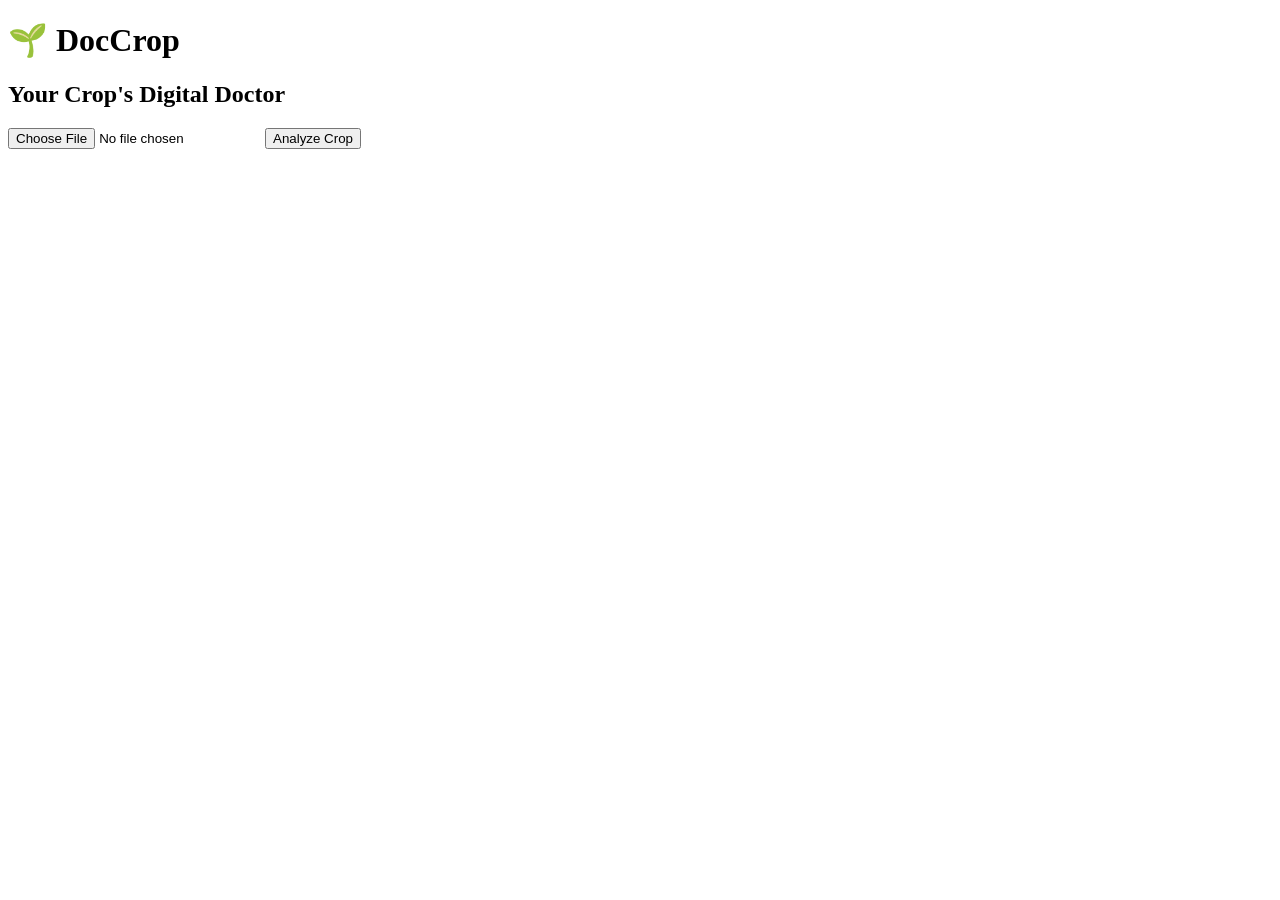
==== frontend/index.html @ 0f4bede3 "Create index.html" ====
<!DOCTYPE html>
<html>
<head>
    <title>DocCrop - Crop's Digital Doctor</title>
</head>
<body>

    <h1>🌱 DocCrop</h1>
    <h2>Your Crop's Digital Doctor</h2>

    <input type="file" id="cropImage" accept="image/*">

    <button>Analyze Crop</button>

    <div id="result"></div>

</body>
</html>
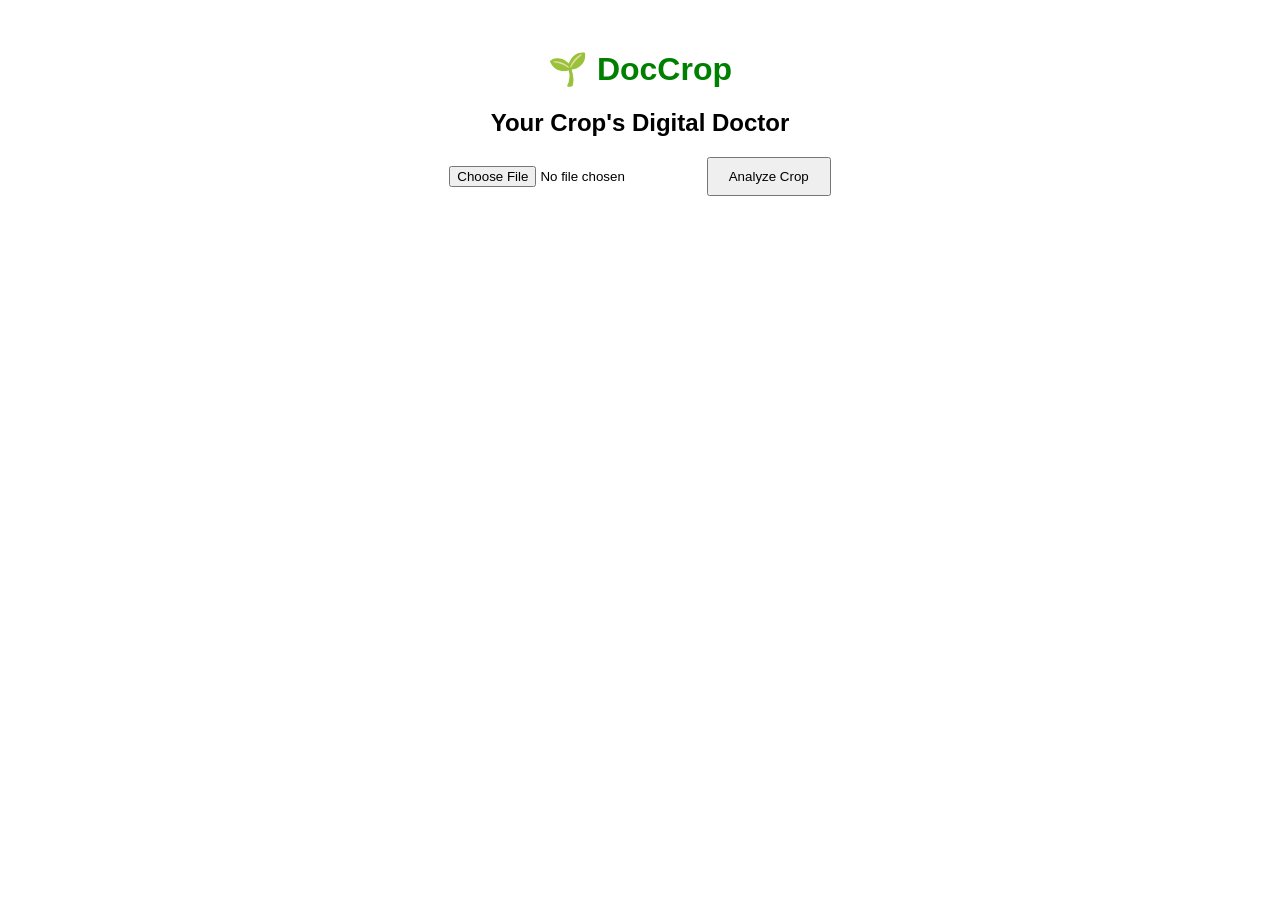
==== commit 29eb2ff2: "Update index.html" ====
--- a/frontend/index.html
+++ b/frontend/index.html
@@ -4,7 +4,8 @@
     <title>DocCrop - Crop's Digital Doctor</title>
 </head>
 <body>
-
+    <link rel="stylesheet" href="style.css">
+    <script src="script.js"></script>
     <h1>🌱 DocCrop</h1>
     <h2>Your Crop's Digital Doctor</h2>
 
--- a/frontend/style.css
+++ b/frontend/style.css
@@ -0,0 +1,14 @@
+body {
+    font-family: Arial, sans-serif;
+    text-align: center;
+    margin-top: 50px;
+}
+
+h1 {
+    color: green;
+}
+
+button {
+    padding: 10px 20px;
+    cursor: pointer;
+}
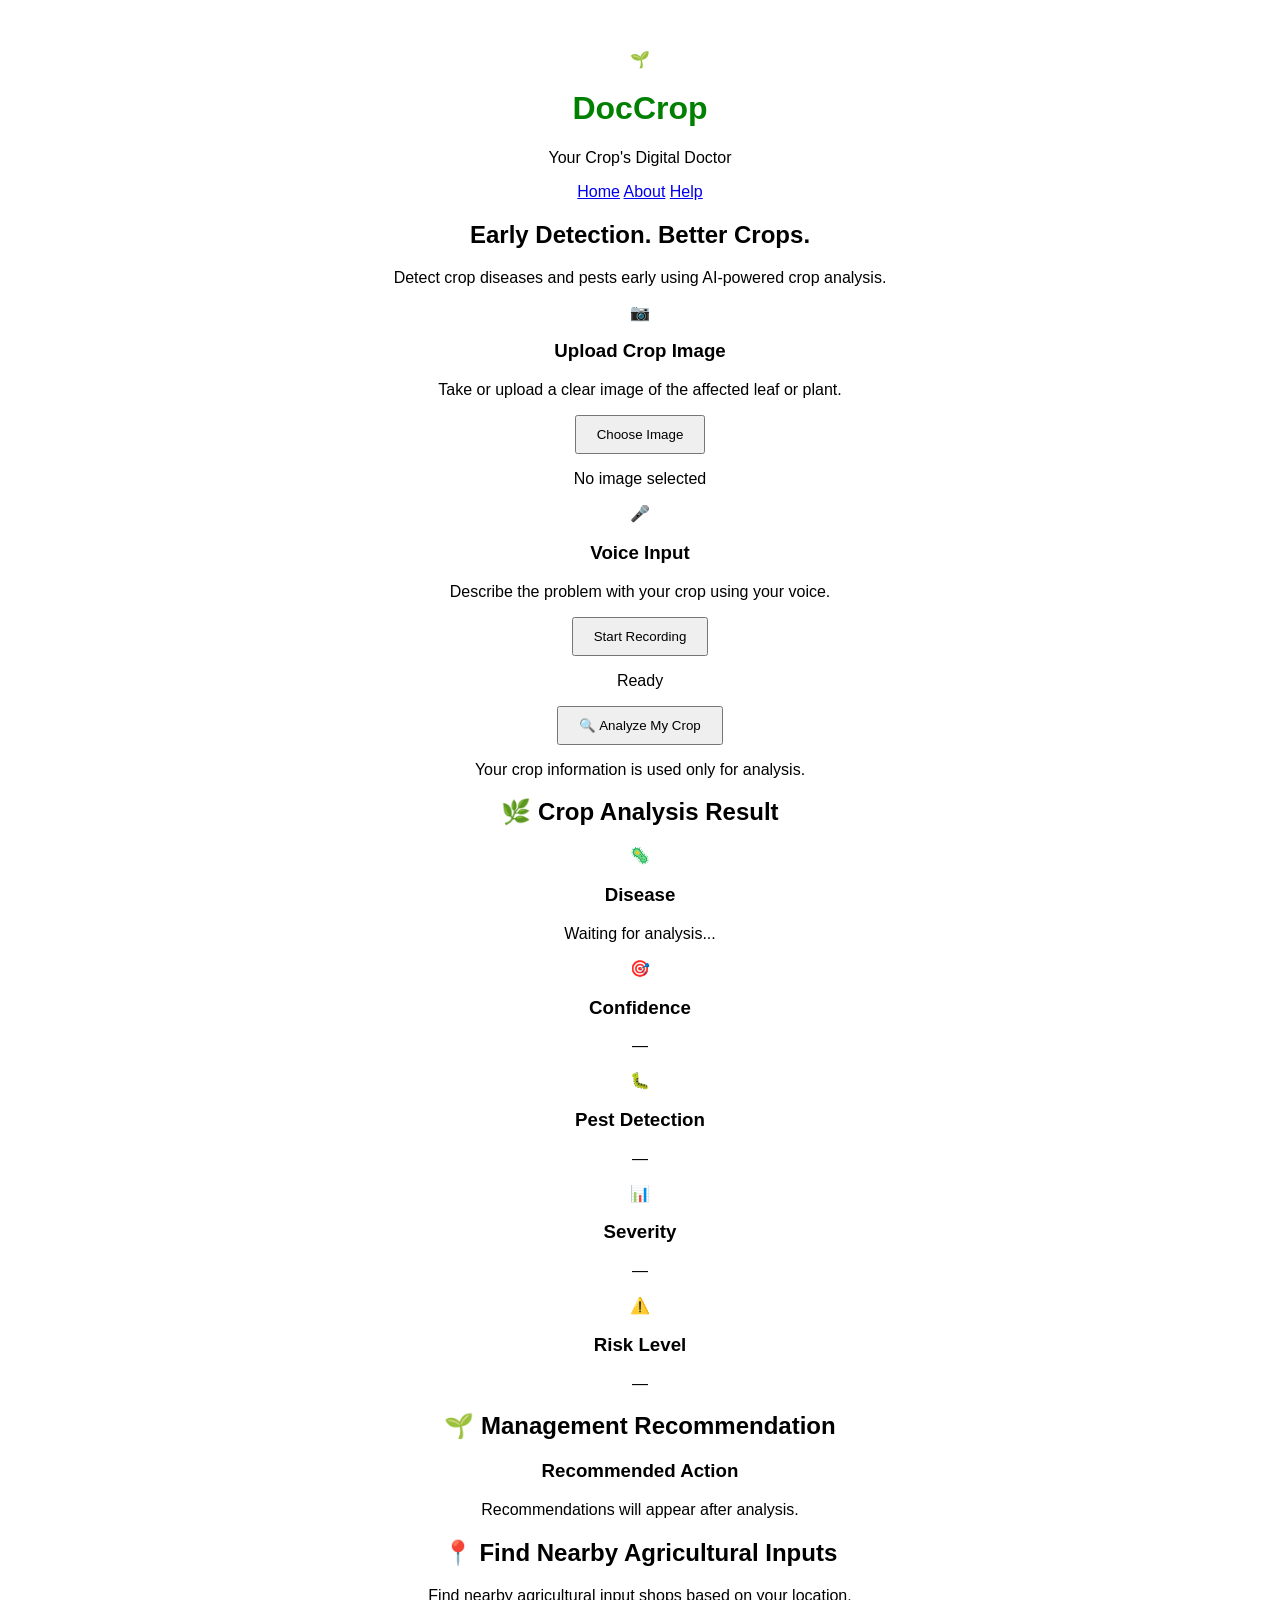
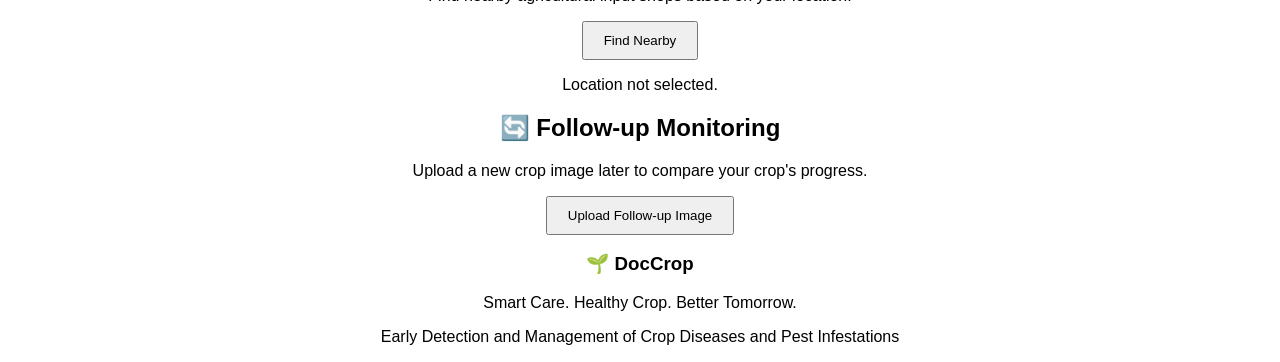
==== commit 315198b3: "Update index.html" ====
--- a/frontend/index.html
+++ b/frontend/index.html
@@ -1,19 +1,293 @@
 <!DOCTYPE html>
-<html>
+<html lang="en">
 <head>
-    <title>DocCrop - Crop's Digital Doctor</title>
+    <meta charset="UTF-8">
+
+    <meta name="viewport" content="width=device-width, initial-scale=1.0">
+
+    <title>DocCrop - Your Crop's Digital Doctor</title>
+
+    <link rel="stylesheet" href="style.css">
 </head>
+
 <body>
-    <link rel="stylesheet" href="style.css">
+
+    <!-- ================= HEADER ================= -->
+    <header class="header">
+
+        <div class="logo-section">
+            <div class="logo">🌱</div>
+
+            <div>
+                <h1>DocCrop</h1>
+                <p>Your Crop's Digital Doctor</p>
+            </div>
+        </div>
+
+        <nav>
+            <a href="#home">Home</a>
+            <a href="#about">About</a>
+            <a href="#help">Help</a>
+        </nav>
+
+    </header>
+
+
+    <!-- ================= MAIN ================= -->
+    <main id="home">
+
+        <!-- Welcome Section -->
+        <section class="welcome">
+
+            <h2>Early Detection. Better Crops.</h2>
+
+            <p>
+                Detect crop diseases and pests early using
+                AI-powered crop analysis.
+            </p>
+
+        </section>
+
+
+        <!-- ================= INPUT SECTION ================= -->
+        <section class="input-section">
+
+            <!-- IMAGE INPUT -->
+            <div class="input-card">
+
+                <div class="icon">📷</div>
+
+                <h3>Upload Crop Image</h3>
+
+                <p>
+                    Take or upload a clear image of the
+                    affected leaf or plant.
+                </p>
+
+                <input
+                    type="file"
+                    id="cropImage"
+                    accept="image/*"
+                    hidden
+                >
+
+                <button
+                    class="primary-btn"
+                    onclick="document.getElementById('cropImage').click()"
+                >
+                    Choose Image
+                </button>
+
+                <p id="fileName" class="file-name">
+                    No image selected
+                </p>
+
+            </div>
+
+
+            <!-- VOICE INPUT -->
+            <div class="input-card">
+
+                <div class="icon">🎤</div>
+
+                <h3>Voice Input</h3>
+
+                <p>
+                    Describe the problem with your crop
+                    using your voice.
+                </p>
+
+                <button
+                    class="secondary-btn"
+                    id="voiceButton"
+                >
+                    Start Recording
+                </button>
+
+                <p id="voiceStatus" class="voice-status">
+                    Ready
+                </p>
+
+            </div>
+
+        </section>
+
+
+        <!-- ================= ANALYZE BUTTON ================= -->
+        <section class="analyze-section">
+
+            <button
+                class="analyze-btn"
+                id="analyzeButton"
+            >
+                🔍 Analyze My Crop
+            </button>
+
+            <p class="privacy-text">
+                Your crop information is used only for analysis.
+            </p>
+
+        </section>
+
+
+        <!-- ================= RESULT SECTION ================= -->
+        <section class="results-section" id="results">
+
+            <h2>🌿 Crop Analysis Result</h2>
+
+            <div class="result-grid">
+
+                <!-- Disease -->
+                <div class="result-card">
+
+                    <span class="result-icon">🦠</span>
+
+                    <h3>Disease</h3>
+
+                    <p id="diseaseResult">
+                        Waiting for analysis...
+                    </p>
+
+                </div>
+
+
+                <!-- Confidence -->
+                <div class="result-card">
+
+                    <span class="result-icon">🎯</span>
+
+                    <h3>Confidence</h3>
+
+                    <p id="confidenceResult">
+                        —
+                    </p>
+
+                </div>
+
+
+                <!-- Pest -->
+                <div class="result-card">
+
+                    <span class="result-icon">🐛</span>
+
+                    <h3>Pest Detection</h3>
+
+                    <p id="pestResult">
+                        —
+                    </p>
+
+                </div>
+
+
+                <!-- Severity -->
+                <div class="result-card">
+
+                    <span class="result-icon">📊</span>
+
+                    <h3>Severity</h3>
+
+                    <p id="severityResult">
+                        —
+                    </p>
+
+                </div>
+
+
+                <!-- Risk -->
+                <div class="result-card">
+
+                    <span class="result-icon">⚠️</span>
+
+                    <h3>Risk Level</h3>
+
+                    <p id="riskResult">
+                        —
+                    </p>
+
+                </div>
+
+            </div>
+
+        </section>
+
+
+        <!-- ================= RECOMMENDATION ================= -->
+        <section class="recommendation-section">
+
+            <h2>🌱 Management Recommendation</h2>
+
+            <div class="recommendation-box">
+
+                <h3>Recommended Action</h3>
+
+                <p id="recommendationResult">
+                    Recommendations will appear after analysis.
+                </p>
+
+            </div>
+
+        </section>
+
+
+        <!-- ================= LOCATION ================= -->
+        <section class="location-section">
+
+            <h2>📍 Find Nearby Agricultural Inputs</h2>
+
+            <p>
+                Find nearby agricultural input shops based
+                on your location.
+            </p>
+
+            <button class="location-btn" id="locationButton">
+                Find Nearby
+            </button>
+
+            <p id="locationStatus">
+                Location not selected.
+            </p>
+
+        </section>
+
+
+        <!-- ================= FOLLOW UP ================= -->
+        <section class="followup-section">
+
+            <h2>🔄 Follow-up Monitoring</h2>
+
+            <p>
+                Upload a new crop image later to compare
+                your crop's progress.
+            </p>
+
+            <button class="secondary-btn">
+                Upload Follow-up Image
+            </button>
+
+        </section>
+
+    </main>
+
+
+    <!-- ================= FOOTER ================= -->
+    <footer>
+
+        <h3>🌱 DocCrop</h3>
+
+        <p>
+            Smart Care. Healthy Crop. Better Tomorrow.
+        </p>
+
+        <p>
+            Early Detection and Management of Crop Diseases
+            and Pest Infestations
+        </p>
+
+    </footer>
+
+
+    <!-- JavaScript -->
     <script src="script.js"></script>
-    <h1>🌱 DocCrop</h1>
-    <h2>Your Crop's Digital Doctor</h2>
-
-    <input type="file" id="cropImage" accept="image/*">
-
-    <button>Analyze Crop</button>
-
-    <div id="result"></div>
 
 </body>
 </html>
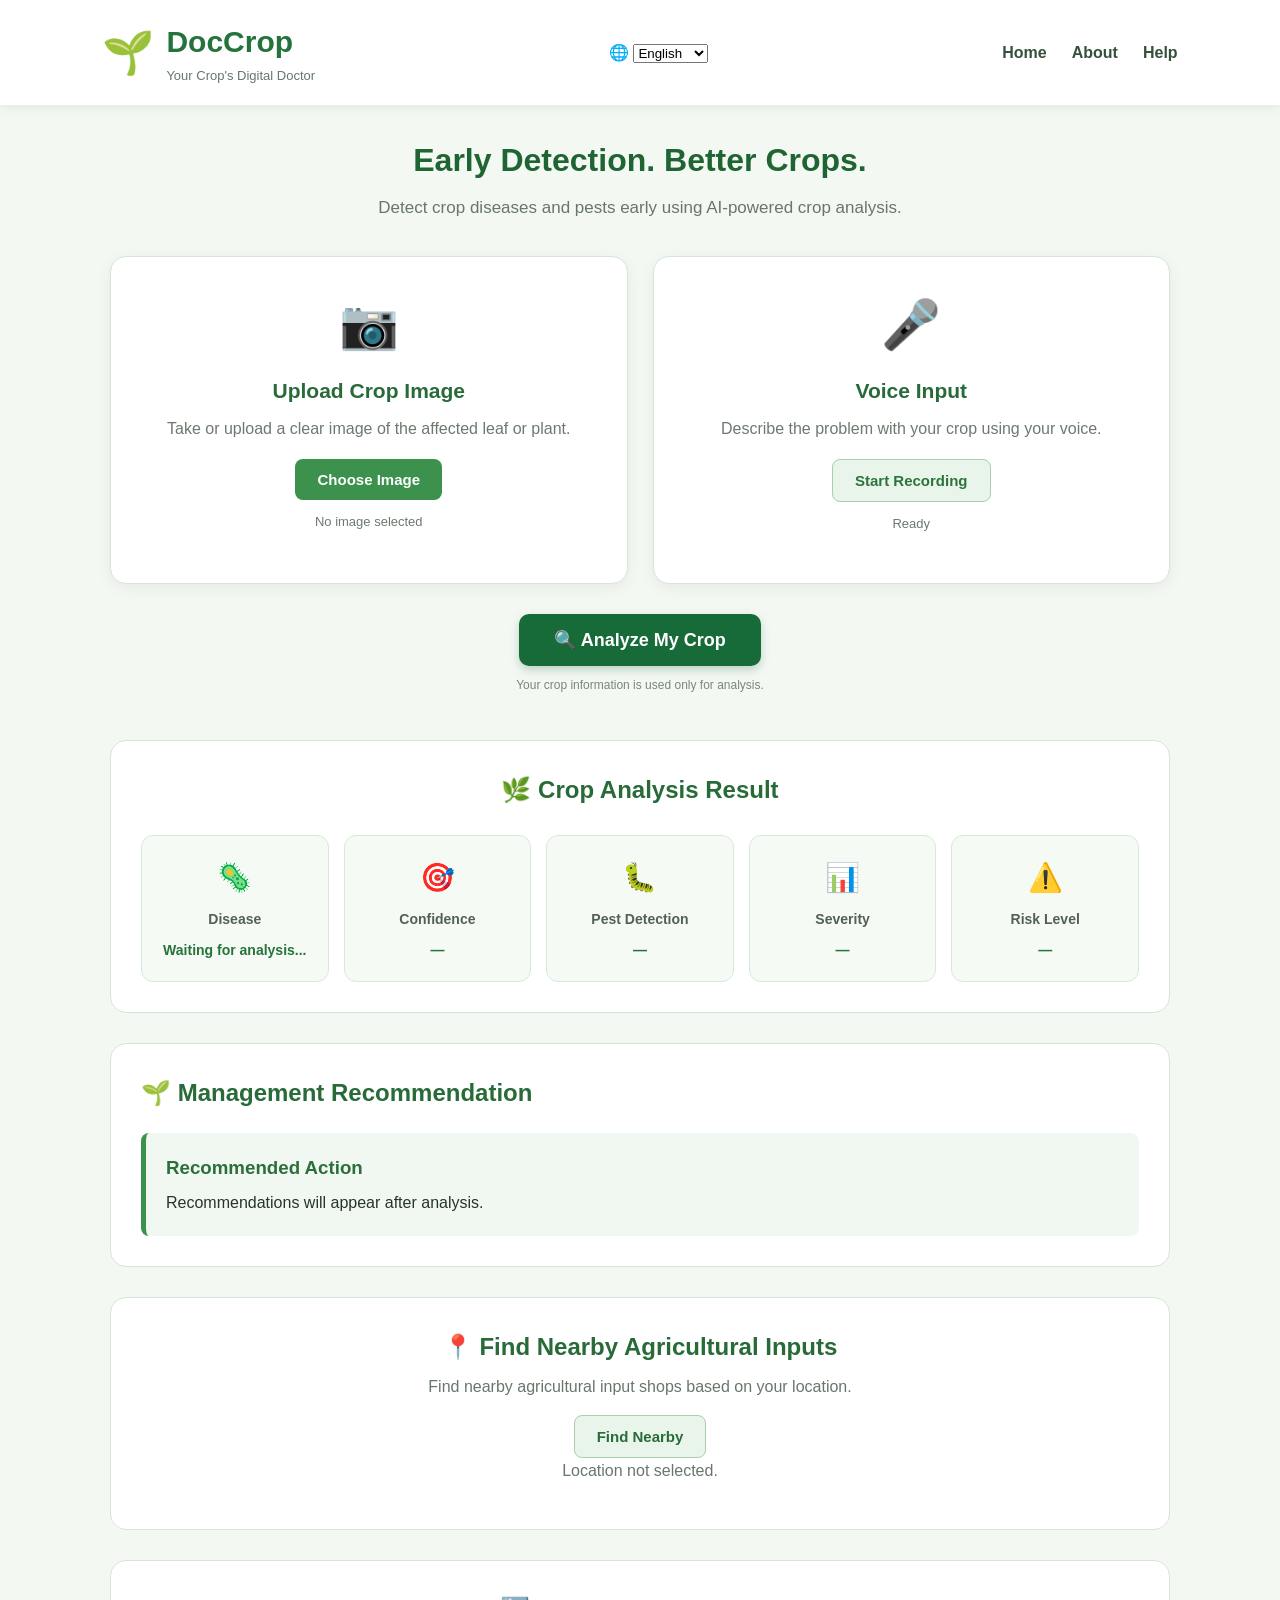
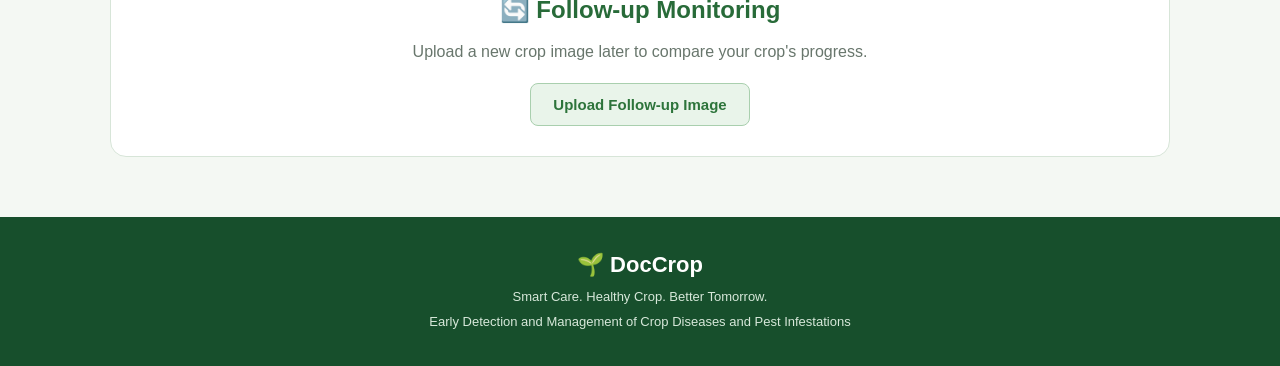
==== commit f8b36f06: "Added multilingual support" ====
--- a/frontend/index.html
+++ b/frontend/index.html
@@ -22,6 +22,23 @@
                 <h1>DocCrop</h1>
                 <p>Your Crop's Digital Doctor</p>
             </div>
+        </div>
+        <div class="language-selector">
+        <span>🌐</span>
+
+        <select id="languageSelect">
+        <option value="en">English</option>
+        <option value="ta">தமிழ்</option>
+        <option value="hi">हिन्दी</option>
+        <option value="te">తెలుగు</option>
+        <option value="kn">ಕನ್ನಡ</option>
+        <option value="ml">മലയാളം</option>
+        <option value="mr">मराठी</option>
+        <option value="bn">বাংলা</option>
+        <option value="gu">ગુજરાતી</option>
+        <option value="pa">ਪੰਜਾਬੀ</option>
+        <option value="or">ଓଡ଼ିଆ</option>
+        </select>
         </div>
 
         <nav>
--- a/frontend/style.css
+++ b/frontend/style.css
@@ -1,14 +1,407 @@
+/* ==============================
+   DOCROP - MAIN STYLES
+   ============================== */
+
+* {
+    margin: 0;
+    padding: 0;
+    box-sizing: border-box;
+}
+
 body {
-    font-family: Arial, sans-serif;
-    text-align: center;
-    margin-top: 50px;
-}
-
-h1 {
-    color: green;
-}
+    font-family: Arial, Helvetica, sans-serif;
+    background: #f4f8f3;
+    color: #26352b;
+    line-height: 1.6;
+}
+
+
+/* ==============================
+   HEADER
+   ============================== */
+
+.header {
+    background: white;
+    display: flex;
+    justify-content: space-between;
+    align-items: center;
+    padding: 18px 8%;
+    box-shadow: 0 2px 10px rgba(0, 0, 0, 0.08);
+}
+
+.logo-section {
+    display: flex;
+    align-items: center;
+    gap: 12px;
+}
+
+.logo {
+    font-size: 42px;
+}
+
+.logo-section h1 {
+    color: #24733a;
+    font-size: 30px;
+}
+
+.logo-section p {
+    color: #68766c;
+    font-size: 13px;
+}
+
+nav {
+    display: flex;
+    gap: 25px;
+}
+
+nav a {
+    text-decoration: none;
+    color: #35513d;
+    font-weight: 600;
+}
+
+nav a:hover {
+    color: #2f8b46;
+}
+
+
+/* ==============================
+   MAIN
+   ============================== */
+
+main {
+    max-width: 1100px;
+    margin: auto;
+    padding: 30px 20px 60px;
+}
+
+
+/* ==============================
+   WELCOME
+   ============================== */
+
+.welcome {
+    text-align: center;
+    margin-bottom: 35px;
+}
+
+.welcome h2 {
+    font-size: 32px;
+    color: #1f6533;
+    margin-bottom: 8px;
+}
+
+.welcome p {
+    color: #68766c;
+    font-size: 17px;
+}
+
+
+/* ==============================
+   INPUT SECTION
+   ============================== */
+
+.input-section {
+    display: grid;
+    grid-template-columns: 1fr 1fr;
+    gap: 25px;
+    margin-bottom: 30px;
+}
+
+.input-card {
+    background: white;
+    border: 1px solid #d7e5d8;
+    border-radius: 16px;
+    padding: 30px;
+    text-align: center;
+    box-shadow: 0 4px 15px rgba(0, 0, 0, 0.06);
+}
+
+.icon {
+    font-size: 48px;
+    margin-bottom: 10px;
+}
+
+.input-card h3 {
+    color: #286b39;
+    font-size: 21px;
+    margin-bottom: 8px;
+}
+
+.input-card p {
+    color: #6d796f;
+    margin-bottom: 18px;
+}
+
+
+/* ==============================
+   BUTTONS
+   ============================== */
 
 button {
-    padding: 10px 20px;
+    border: none;
+    border-radius: 8px;
+    padding: 12px 22px;
+    font-size: 15px;
+    font-weight: 600;
     cursor: pointer;
-}
+    transition: 0.2s;
+}
+
+.primary-btn {
+    background: #3c914d;
+    color: white;
+}
+
+.primary-btn:hover {
+    background: #2f753d;
+}
+
+.secondary-btn {
+    background: #e9f4ea;
+    color: #2d743b;
+    border: 1px solid #a9cfae;
+}
+
+.secondary-btn:hover {
+    background: #dceedd;
+}
+
+.file-name,
+.voice-status {
+    font-size: 13px;
+    margin-top: 12px;
+}
+
+
+/* ==============================
+   ANALYZE
+   ============================== */
+
+.analyze-section {
+    text-align: center;
+    margin: 30px 0 45px;
+}
+
+.analyze-btn {
+    background: #176b38;
+    color: white;
+    font-size: 18px;
+    padding: 15px 35px;
+    border-radius: 10px;
+    box-shadow: 0 4px 10px rgba(23, 107, 56, 0.25);
+}
+
+.analyze-btn:hover {
+    background: #10572d;
+    transform: translateY(-1px);
+}
+
+.privacy-text {
+    margin-top: 10px;
+    color: #7a857d;
+    font-size: 12px;
+}
+
+
+/* ==============================
+   RESULTS
+   ============================== */
+
+.results-section {
+    background: white;
+    border-radius: 16px;
+    padding: 30px;
+    margin-bottom: 30px;
+    border: 1px solid #d7e5d8;
+}
+
+.results-section h2 {
+    text-align: center;
+    color: #286b39;
+    margin-bottom: 25px;
+}
+
+.result-grid {
+    display: grid;
+    grid-template-columns: repeat(5, 1fr);
+    gap: 15px;
+}
+
+.result-card {
+    background: #f5faf5;
+    border: 1px solid #d9e8da;
+    border-radius: 12px;
+    padding: 20px 10px;
+    text-align: center;
+}
+
+.result-icon {
+    font-size: 28px;
+}
+
+.result-card h3 {
+    font-size: 14px;
+    color: #526057;
+    margin: 8px 0;
+}
+
+.result-card p {
+    font-weight: bold;
+    color: #26743a;
+    font-size: 14px;
+}
+
+
+/* ==============================
+   RECOMMENDATION
+   ============================== */
+
+.recommendation-section {
+    background: white;
+    border-radius: 16px;
+    padding: 30px;
+    margin-bottom: 30px;
+    border: 1px solid #d7e5d8;
+}
+
+.recommendation-section h2 {
+    color: #286b39;
+    margin-bottom: 20px;
+}
+
+.recommendation-box {
+    background: #f1f8f1;
+    border-left: 5px solid #3c914d;
+    padding: 20px;
+    border-radius: 8px;
+}
+
+.recommendation-box h3 {
+    color: #2d6f3b;
+    margin-bottom: 8px;
+}
+
+
+/* ==============================
+   LOCATION
+   ============================== */
+
+.location-section {
+    background: white;
+    border-radius: 16px;
+    padding: 30px;
+    text-align: center;
+    margin-bottom: 30px;
+    border: 1px solid #d7e5d8;
+}
+
+.location-section h2 {
+    color: #286b39;
+    margin-bottom: 8px;
+}
+
+.location-section p {
+    color: #68766c;
+    margin-bottom: 15px;
+}
+
+.location-btn {
+    background: #e9f4ea;
+    color: #286b39;
+    border: 1px solid #a9cfae;
+}
+
+
+/* ==============================
+   FOLLOW-UP
+   ============================== */
+
+.followup-section {
+    background: white;
+    border-radius: 16px;
+    padding: 30px;
+    text-align: center;
+    border: 1px solid #d7e5d8;
+}
+
+.followup-section h2 {
+    color: #286b39;
+    margin-bottom: 10px;
+}
+
+.followup-section p {
+    color: #68766c;
+    margin-bottom: 18px;
+}
+
+
+/* ==============================
+   FOOTER
+   ============================== */
+
+footer {
+    background: #174f2c;
+    color: white;
+    text-align: center;
+    padding: 30px 20px;
+}
+
+footer h3 {
+    font-size: 22px;
+    margin-bottom: 5px;
+}
+
+footer p {
+    color: #d7e8da;
+    font-size: 13px;
+    margin: 4px 0;
+}
+
+
+/* ==============================
+   MOBILE RESPONSIVE
+   ============================== */
+
+@media (max-width: 800px) {
+
+    .header {
+        padding: 15px 5%;
+    }
+
+    nav {
+        display: none;
+    }
+
+    .welcome h2 {
+        font-size: 26px;
+    }
+
+    .input-section {
+        grid-template-columns: 1fr;
+    }
+
+    .result-grid {
+        grid-template-columns: 1fr 1fr;
+    }
+}
+
+
+@media (max-width: 500px) {
+
+    main {
+        padding: 20px 12px 40px;
+    }
+
+    .logo-section h1 {
+        font-size: 24px;
+    }
+
+    .result-grid {
+        grid-template-columns: 1fr;
+    }
+
+    .analyze-btn {
+        width: 100%;
+    }
+}
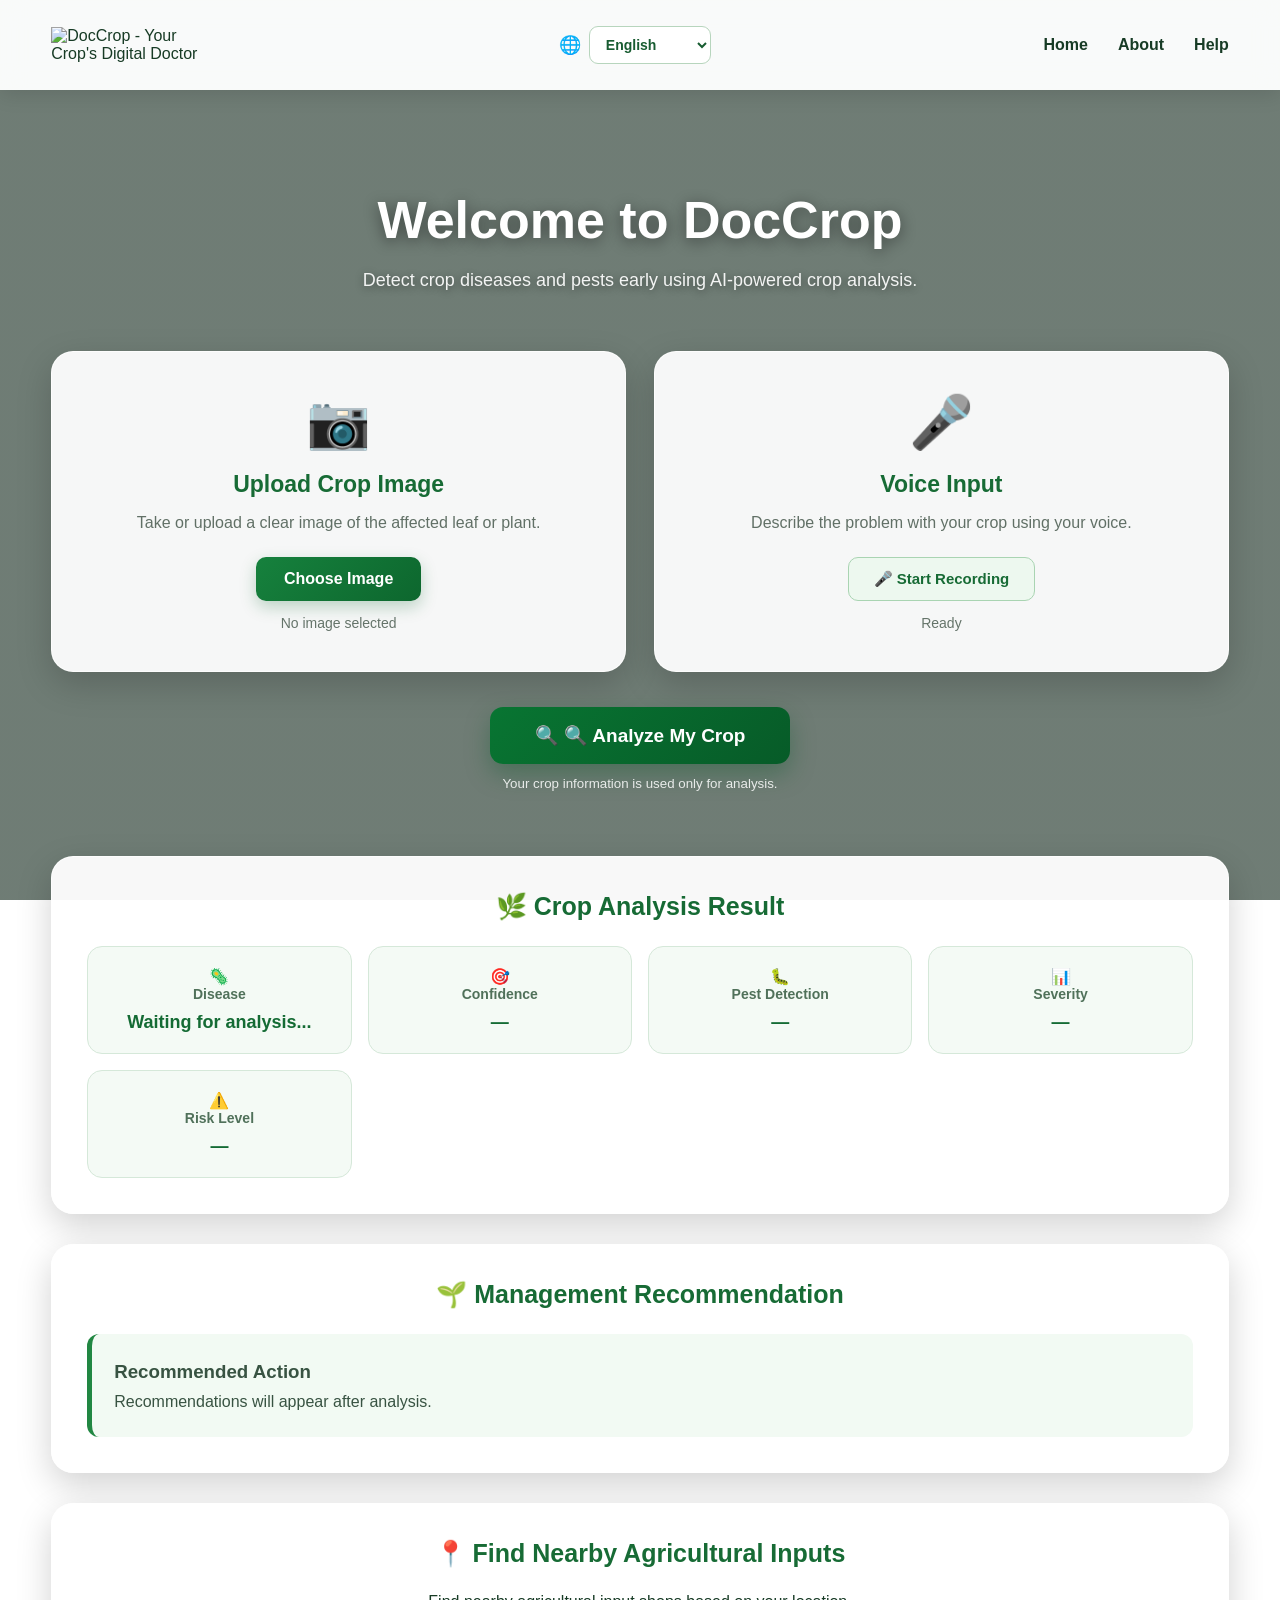
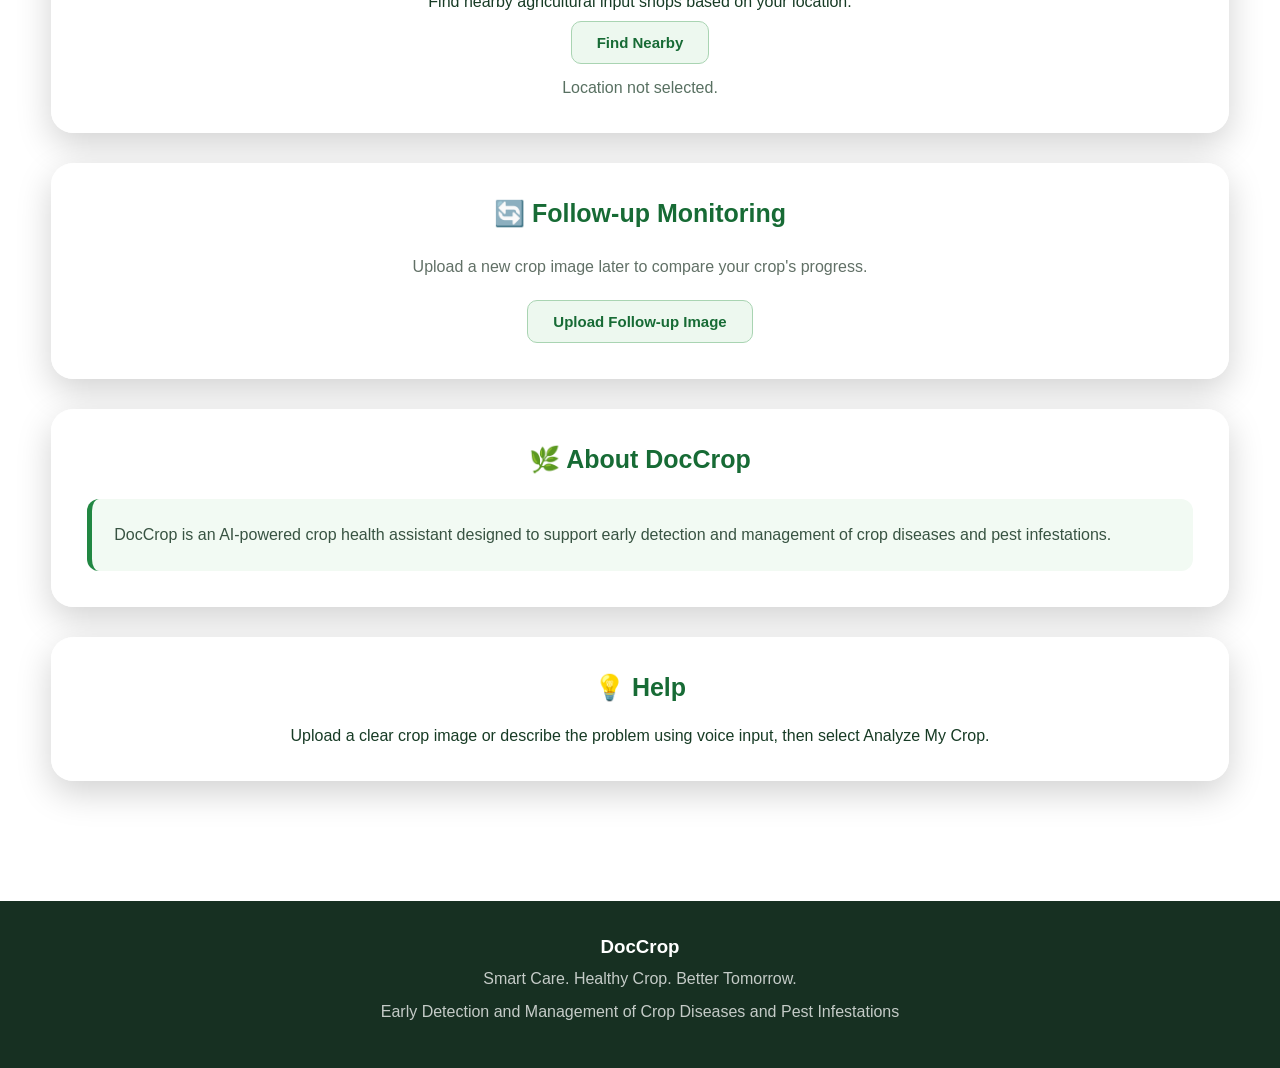
==== commit 551585d3: "modified index.html" ====
--- a/frontend/index.html
+++ b/frontend/index.html
@@ -1,64 +1,121 @@
 <!DOCTYPE html>
 <html lang="en">
+
 <head>
     <meta charset="UTF-8">
 
     <meta name="viewport" content="width=device-width, initial-scale=1.0">
 
+    <meta name="description"
+        content="DocCrop - AI-powered early detection and management of crop diseases and pest infestations.">
+
     <title>DocCrop - Your Crop's Digital Doctor</title>
 
     <link rel="stylesheet" href="style.css">
 </head>
 
+
 <body>
 
-    <!-- ================= HEADER ================= -->
+    <!-- =====================================================
+         HEADER
+    ====================================================== -->
+
     <header class="header">
 
-        <div class="logo-section">
-            <div class="logo">🌱</div>
-
-            <div>
-                <h1>DocCrop</h1>
-                <p>Your Crop's Digital Doctor</p>
-            </div>
+        <div class="navbar">
+
+            <!-- OFFICIAL DOCROP LOGO -->
+            <div class="logo-container">
+
+                <img
+                    src="assets/logo.png"
+                    alt="DocCrop - Your Crop's Digital Doctor"
+                    class="logo-image"
+                >
+
+            </div>
+
+
+            <!-- LANGUAGE SELECTOR -->
+            <div class="language-wrapper">
+
+                <span>🌐</span>
+
+                <label for="languageSelect" hidden>
+                    Select Language
+                </label>
+
+                <select id="languageSelect">
+
+                    <option value="en">English</option>
+
+                    <option value="ta">தமிழ்</option>
+
+                    <option value="hi">हिन्दी</option>
+
+                    <option value="te">తెలుగు</option>
+
+                    <option value="kn">ಕನ್ನಡ</option>
+
+                    <option value="ml">മലയാളം</option>
+
+                    <option value="mr">मराठी</option>
+
+                    <option value="bn">বাংলা</option>
+
+                    <option value="gu">ગુજરાતી</option>
+
+                    <option value="pa">ਪੰਜਾਬੀ</option>
+
+                    <option value="or">ଓଡ଼ିଆ</option>
+
+                </select>
+
+            </div>
+
+
+            <!-- NAVIGATION -->
+            <nav>
+
+                <a href="#home" data-i18n="home">
+                    Home
+                </a>
+
+                <a href="#about" data-i18n="about">
+                    About
+                </a>
+
+                <a href="#help" data-i18n="help">
+                    Help
+                </a>
+
+            </nav>
+
         </div>
-        <div class="language-selector">
-        <span>🌐</span>
-
-        <select id="languageSelect">
-        <option value="en">English</option>
-        <option value="ta">தமிழ்</option>
-        <option value="hi">हिन्दी</option>
-        <option value="te">తెలుగు</option>
-        <option value="kn">ಕನ್ನಡ</option>
-        <option value="ml">മലയാളം</option>
-        <option value="mr">मराठी</option>
-        <option value="bn">বাংলা</option>
-        <option value="gu">ગુજરાતી</option>
-        <option value="pa">ਪੰਜਾਬੀ</option>
-        <option value="or">ଓଡ଼ିଆ</option>
-        </select>
-        </div>
-
-        <nav>
-            <a href="#home">Home</a>
-            <a href="#about">About</a>
-            <a href="#help">Help</a>
-        </nav>
 
     </header>
 
 
-    <!-- ================= MAIN ================= -->
+
+    <!-- =====================================================
+         MAIN CONTENT
+    ====================================================== -->
+
     <main id="home">
 
-        <!-- Welcome Section -->
-        <section class="welcome">
-
-            <h2>Early Detection. Better Crops.</h2>
-
-            <p>
+
+        <!-- =================================================
+             WELCOME / HERO
+        ================================================== -->
+
+        <section class="welcome-section">
+
+            <h1 data-i18n="welcome">
+                Early Detection. Better Crops.
+            </h1>
+
+            <p data-i18n="welcome_description">
                 Detect crop diseases and pests early using
                 AI-powered crop analysis.
             </p>
@@ -66,21 +123,35 @@
         </section>
 
 
-        <!-- ================= INPUT SECTION ================= -->
+
+        <!-- =================================================
+             INPUT SECTION
+        ================================================== -->
+
         <section class="input-section">
 
-            <!-- IMAGE INPUT -->
+
+            <!-- ================= IMAGE INPUT ================= -->
+
             <div class="input-card">
 
-                <div class="icon">📷</div>
-
-                <h3>Upload Crop Image</h3>
-
-                <p>
+                <div class="icon">
+                    📷
+                </div>
+
+
+                <h2 data-i18n="upload_crop_image">
+                    Upload Crop Image
+                </h2>
+
+
+                <p data-i18n="upload_description">
                     Take or upload a clear image of the
                     affected leaf or plant.
                 </p>
 
+
+                <!-- Hidden File Input -->
                 <input
                     type="file"
                     id="cropImage"
@@ -88,78 +159,131 @@
                     hidden
                 >
 
+
+                <!-- Choose Image -->
                 <button
+                    type="button"
                     class="primary-btn"
                     onclick="document.getElementById('cropImage').click()"
+                    data-i18n="choose_image"
                 >
                     Choose Image
                 </button>
 
-                <p id="fileName" class="file-name">
+
+                <!-- Selected File -->
+                <span
+                    id="fileName"
+                    data-i18n="no_image"
+                >
                     No image selected
-                </p>
-
-            </div>
-
-
-            <!-- VOICE INPUT -->
+                </span>
+
+            </div>
+
+
+
+            <!-- ================= VOICE INPUT ================= -->
+
             <div class="input-card">
 
-                <div class="icon">🎤</div>
-
-                <h3>Voice Input</h3>
-
-                <p>
+                <div class="icon">
+                    🎤
+                </div>
+
+
+                <h2 data-i18n="voice_input">
+                    Voice Input
+                </h2>
+
+
+                <p data-i18n="voice_description">
                     Describe the problem with your crop
                     using your voice.
                 </p>
 
+
+                <!-- Voice Button -->
                 <button
+                    type="button"
                     class="secondary-btn"
                     id="voiceButton"
+                    data-i18n="start_recording"
                 >
                     Start Recording
                 </button>
 
-                <p id="voiceStatus" class="voice-status">
+
+                <!-- Voice Status -->
+                <span
+                    id="voiceStatus"
+                    data-i18n="ready"
+                >
                     Ready
-                </p>
-
-            </div>
-
-        </section>
-
-
-        <!-- ================= ANALYZE BUTTON ================= -->
+                </span>
+
+            </div>
+
+        </section>
+
+
+
+        <!-- =================================================
+             ANALYZE BUTTON
+        ================================================== -->
+
         <section class="analyze-section">
 
             <button
-                class="analyze-btn"
+                type="button"
                 id="analyzeButton"
             >
-                🔍 Analyze My Crop
+                🔍
+                <span data-i18n="analyze_crop">
+                    Analyze My Crop
+                </span>
             </button>
 
-            <p class="privacy-text">
+
+            <small
+                class="privacy-text"
+                data-i18n="privacy_text"
+            >
                 Your crop information is used only for analysis.
-            </p>
-
-        </section>
-
-
-        <!-- ================= RESULT SECTION ================= -->
-        <section class="results-section" id="results">
-
-            <h2>🌿 Crop Analysis Result</h2>
+            </small>
+
+        </section>
+
+
+
+        <!-- =================================================
+             ANALYSIS RESULTS
+        ================================================== -->
+
+        <section
+            class="result-section"
+            id="results"
+        >
+
+            <h2 data-i18n="crop_analysis_result">
+                🌿 Crop Analysis Result
+            </h2>
+
 
             <div class="result-grid">
 
-                <!-- Disease -->
+
+                <!-- DISEASE -->
+
                 <div class="result-card">
 
-                    <span class="result-icon">🦠</span>
-
-                    <h3>Disease</h3>
+                    <div class="result-icon">
+                        🦠
+                    </div>
+
+                    <h3 data-i18n="disease">
+                        Disease
+                    </h3>
 
                     <p id="diseaseResult">
                         Waiting for analysis...
@@ -168,12 +292,18 @@
                 </div>
 
 
-                <!-- Confidence -->
+
+                <!-- CONFIDENCE -->
+
                 <div class="result-card">
 
-                    <span class="result-icon">🎯</span>
-
-                    <h3>Confidence</h3>
+                    <div class="result-icon">
+                        🎯
+                    </div>
+
+                    <h3 data-i18n="confidence">
+                        Confidence
+                    </h3>
 
                     <p id="confidenceResult">
                         —
@@ -182,12 +312,18 @@
                 </div>
 
 
-                <!-- Pest -->
+
+                <!-- PEST -->
+
                 <div class="result-card">
 
-                    <span class="result-icon">🐛</span>
-
-                    <h3>Pest Detection</h3>
+                    <div class="result-icon">
+                        🐛
+                    </div>
+
+                    <h3 data-i18n="pest_detection">
+                        Pest Detection
+                    </h3>
 
                     <p id="pestResult">
                         —
@@ -196,12 +332,18 @@
                 </div>
 
 
-                <!-- Severity -->
+
+                <!-- SEVERITY -->
+
                 <div class="result-card">
 
-                    <span class="result-icon">📊</span>
-
-                    <h3>Severity</h3>
+                    <div class="result-icon">
+                        📊
+                    </div>
+
+                    <h3 data-i18n="severity">
+                        Severity
+                    </h3>
 
                     <p id="severityResult">
                         —
@@ -210,12 +352,18 @@
                 </div>
 
 
-                <!-- Risk -->
+
+                <!-- RISK -->
+
                 <div class="result-card">
 
-                    <span class="result-icon">⚠️</span>
-
-                    <h3>Risk Level</h3>
+                    <div class="result-icon">
+                        ⚠️
+                    </div>
+
+                    <h3 data-i18n="risk_level">
+                        Risk Level
+                    </h3>
 
                     <p id="riskResult">
                         —
@@ -228,16 +376,29 @@
         </section>
 
 
-        <!-- ================= RECOMMENDATION ================= -->
+
+        <!-- =================================================
+             MANAGEMENT RECOMMENDATION
+        ================================================== -->
+
         <section class="recommendation-section">
 
-            <h2>🌱 Management Recommendation</h2>
+            <h2 data-i18n="management_recommendation">
+                🌱 Management Recommendation
+            </h2>
+
 
             <div class="recommendation-box">
 
-                <h3>Recommended Action</h3>
-
-                <p id="recommendationResult">
+                <h3 data-i18n="recommended_action">
+                    Recommended Action
+                </h3>
+
+
+                <p
+                    id="recommendationResult"
+                    data-i18n="recommendations_after_analysis"
+                >
                     Recommendations will appear after analysis.
                 </p>
 
@@ -246,56 +407,158 @@
         </section>
 
 
-        <!-- ================= LOCATION ================= -->
+
+        <!-- =================================================
+             NEARBY AGRICULTURAL INPUTS
+        ================================================== -->
+
         <section class="location-section">
 
-            <h2>📍 Find Nearby Agricultural Inputs</h2>
-
-            <p>
-                Find nearby agricultural input shops based
-                on your location.
-            </p>
-
-            <button class="location-btn" id="locationButton">
-                Find Nearby
-            </button>
-
-            <p id="locationStatus">
-                Location not selected.
-            </p>
-
-        </section>
-
-
-        <!-- ================= FOLLOW UP ================= -->
+            <h2 data-i18n="nearby_inputs">
+                📍 Find Nearby Agricultural Inputs
+            </h2>
+
+
+            <div class="location-content">
+
+                <p data-i18n="nearby_inputs_description">
+                    Find nearby agricultural input shops
+                    based on your location.
+                </p>
+
+
+                <button
+                    type="button"
+                    class="secondary-btn"
+                    id="locationButton"
+                    data-i18n="find_nearby"
+                >
+                    Find Nearby
+                </button>
+
+
+                <p
+                    id="locationStatus"
+                    data-i18n="location_not_selected"
+                >
+                    Location not selected.
+                </p>
+
+            </div>
+
+        </section>
+
+
+
+        <!-- =================================================
+             FOLLOW-UP MONITORING
+        ================================================== -->
+
         <section class="followup-section">
 
-            <h2>🔄 Follow-up Monitoring</h2>
-
-            <p>
-                Upload a new crop image later to compare
-                your crop's progress.
-            </p>
-
-            <button class="secondary-btn">
-                Upload Follow-up Image
-            </button>
+            <h2 data-i18n="followup_monitoring">
+                🔄 Follow-up Monitoring
+            </h2>
+
+
+            <div class="followup-content">
+
+                <p data-i18n="followup_description">
+                    Upload a new crop image later to compare
+                    your crop's progress.
+                </p>
+
+
+                <button
+                    type="button"
+                    class="secondary-btn"
+                    data-i18n="upload_followup"
+                >
+                    Upload Follow-up Image
+                </button>
+
+            </div>
+
+        </section>
+
+
+
+        <!-- =================================================
+             ABOUT
+        ================================================== -->
+
+        <section
+            class="recommendation-section"
+            id="about"
+        >
+
+            <h2 data-i18n="about_title">
+                🌿 About DocCrop
+            </h2>
+
+
+            <div class="recommendation-box">
+
+                <p data-i18n="about_description">
+                    DocCrop is an AI-powered crop health
+                    assistant designed to support early
+                    detection and management of crop diseases
+                    and pest infestations.
+                </p>
+
+            </div>
+
+        </section>
+
+
+
+        <!-- =================================================
+             HELP
+        ================================================== -->
+
+        <section
+            class="location-section"
+            id="help"
+        >
+
+            <h2 data-i18n="help_title">
+                💡 Help
+            </h2>
+
+
+            <div class="location-content">
+
+                <p data-i18n="help_description">
+                    Upload a clear crop image or describe
+                    the problem using voice input, then
+                    select Analyze My Crop.
+                </p>
+
+            </div>
 
         </section>
 
     </main>
 
 
-    <!-- ================= FOOTER ================= -->
+
+    <!-- =====================================================
+         FOOTER
+    ====================================================== -->
+
     <footer>
 
-        <h3>🌱 DocCrop</h3>
-
-        <p>
+        <h3>
+            DocCrop
+        </h3>
+
+
+        <p data-i18n="footer_tagline">
             Smart Care. Healthy Crop. Better Tomorrow.
         </p>
 
-        <p>
+
+        <p data-i18n="footer_description">
             Early Detection and Management of Crop Diseases
             and Pest Infestations
         </p>
@@ -303,8 +566,13 @@
     </footer>
 
 
-    <!-- JavaScript -->
+
+    <!-- =====================================================
+         JAVASCRIPT
+    ====================================================== -->
+
     <script src="script.js"></script>
 
 </body>
-</html>
+
+</html>
--- a/frontend/style.css
+++ b/frontend/style.css
@@ -1,6 +1,6 @@
-/* ==============================
-   DOCROP - MAIN STYLES
-   ============================== */
+/* =========================================================
+   DOCROP - MAIN DASHBOARD UI
+   ========================================================= */
 
 * {
     margin: 0;
@@ -8,373 +8,521 @@
     box-sizing: border-box;
 }
 
+html {
+    scroll-behavior: smooth;
+}
+
 body {
-    font-family: Arial, Helvetica, sans-serif;
-    background: #f4f8f3;
-    color: #26352b;
-    line-height: 1.6;
-}
-
-
-/* ==============================
+    font-family: "Segoe UI", Arial, sans-serif;
+    color: #173b25;
+    min-height: 100vh;
+
+    /* YOUR LEAF BACKGROUND */
+    background-image:
+        linear-gradient(
+            rgba(7, 30, 17, 0.58),
+            rgba(7, 30, 17, 0.58)
+        ),
+        url("assets/dashboard-bg.jpg");
+
+    background-size: cover;
+    background-position: center;
+    background-attachment: fixed;
+    background-repeat: no-repeat;
+}
+
+
+/* =========================================================
    HEADER
-   ============================== */
-
-.header {
-    background: white;
+   ========================================================= */
+
+header {
+    width: 100%;
+    background: rgba(255, 255, 255, 0.96);
+    backdrop-filter: blur(12px);
+    -webkit-backdrop-filter: blur(12px);
+
+    box-shadow: 0 4px 20px rgba(0, 0, 0, 0.12);
+
+    position: sticky;
+    top: 0;
+    z-index: 1000;
+}
+
+.navbar {
+    width: min(1200px, 92%);
+    min-height: 90px;
+    margin: auto;
+
     display: flex;
+    align-items: center;
     justify-content: space-between;
-    align-items: center;
-    padding: 18px 8%;
-    box-shadow: 0 2px 10px rgba(0, 0, 0, 0.08);
-}
-
-.logo-section {
+    gap: 30px;
+}
+
+
+/* LOGO */
+
+.logo-container {
     display: flex;
     align-items: center;
     gap: 12px;
 }
 
-.logo {
-    font-size: 42px;
-}
-
-.logo-section h1 {
-    color: #24733a;
-    font-size: 30px;
-}
-
-.logo-section p {
-    color: #68766c;
-    font-size: 13px;
-}
+.logo-image {
+    width: 175px;
+    height: auto;
+    display: block;
+    object-fit: contain;
+}
+
+
+/* Language */
+
+.language-wrapper {
+    display: flex;
+    align-items: center;
+    gap: 8px;
+}
+
+.language-wrapper span {
+    font-size: 18px;
+}
+
+#languageSelect {
+    padding: 9px 30px 9px 12px;
+
+    border: 1px solid #b7d5bd;
+    border-radius: 9px;
+
+    background: white;
+    color: #185c31;
+
+    font-size: 14px;
+    font-weight: 600;
+
+    cursor: pointer;
+    outline: none;
+}
+
+#languageSelect:focus {
+    border-color: #238542;
+    box-shadow: 0 0 0 3px rgba(35, 133, 66, 0.12);
+}
+
+
+/* NAVIGATION */
 
 nav {
     display: flex;
-    gap: 25px;
+    align-items: center;
+    gap: 30px;
 }
 
 nav a {
+    color: #173b25;
     text-decoration: none;
-    color: #35513d;
-    font-weight: 600;
+
+    font-size: 16px;
+    font-weight: 650;
+
+    transition: 0.25s ease;
 }
 
 nav a:hover {
-    color: #2f8b46;
-}
-
-
-/* ==============================
+    color: #19853d;
+}
+
+
+/* =========================================================
    MAIN
-   ============================== */
+   ========================================================= */
 
 main {
-    max-width: 1100px;
+    width: min(1200px, 92%);
     margin: auto;
-    padding: 30px 20px 60px;
-}
-
-
-/* ==============================
-   WELCOME
-   ============================== */
-
-.welcome {
-    text-align: center;
-    margin-bottom: 35px;
-}
-
-.welcome h2 {
-    font-size: 32px;
-    color: #1f6533;
-    margin-bottom: 8px;
-}
-
-.welcome p {
-    color: #68766c;
-    font-size: 17px;
-}
-
-
-/* ==============================
-   INPUT SECTION
-   ============================== */
+    padding: 55px 0 80px;
+}
+
+
+/* =========================================================
+   HERO / WELCOME
+   ========================================================= */
+
+.welcome-section {
+    text-align: center;
+    color: white;
+
+    padding: 45px 20px 40px;
+}
+
+.welcome-section h1 {
+    font-size: clamp(32px, 5vw, 52px);
+    font-weight: 750;
+
+    margin-bottom: 15px;
+
+    text-shadow: 0 3px 15px rgba(0, 0, 0, 0.45);
+}
+
+.welcome-section p {
+    font-size: 18px;
+    line-height: 1.7;
+
+    max-width: 750px;
+    margin: auto;
+
+    color: rgba(255, 255, 255, 0.92);
+
+    text-shadow: 0 2px 8px rgba(0, 0, 0, 0.45);
+}
+
+
+/* =========================================================
+   INPUT CARDS
+   ========================================================= */
 
 .input-section {
     display: grid;
-    grid-template-columns: 1fr 1fr;
-    gap: 25px;
-    margin-bottom: 30px;
+    grid-template-columns: repeat(2, 1fr);
+    gap: 28px;
+
+    margin-top: 15px;
 }
 
 .input-card {
-    background: white;
-    border: 1px solid #d7e5d8;
-    border-radius: 16px;
-    padding: 30px;
-    text-align: center;
-    box-shadow: 0 4px 15px rgba(0, 0, 0, 0.06);
-}
-
-.icon {
-    font-size: 48px;
-    margin-bottom: 10px;
-}
-
-.input-card h3 {
-    color: #286b39;
-    font-size: 21px;
-    margin-bottom: 8px;
+    background: rgba(255, 255, 255, 0.94);
+
+    border: 1px solid rgba(255, 255, 255, 0.8);
+    border-radius: 22px;
+
+    padding: 40px 30px;
+
+    text-align: center;
+
+    box-shadow: 0 12px 35px rgba(0, 0, 0, 0.18);
+
+    transition:
+        transform 0.25s ease,
+        box-shadow 0.25s ease;
+}
+
+.input-card:hover {
+    transform: translateY(-5px);
+
+    box-shadow: 0 18px 42px rgba(0, 0, 0, 0.25);
+}
+
+.input-card .icon {
+    font-size: 52px;
+    margin-bottom: 18px;
+}
+
+.input-card h2 {
+    color: #176b35;
+    font-size: 23px;
+    margin-bottom: 12px;
 }
 
 .input-card p {
-    color: #6d796f;
-    margin-bottom: 18px;
-}
-
-
-/* ==============================
+    color: #617066;
+    font-size: 16px;
+    line-height: 1.6;
+    margin-bottom: 22px;
+}
+
+
+/* =========================================================
    BUTTONS
-   ============================== */
-
-button {
+   ========================================================= */
+
+button,
+.primary-btn,
+.secondary-btn {
+    font-family: inherit;
+    cursor: pointer;
+    transition: all 0.25s ease;
+}
+
+.primary-btn {
+    background: linear-gradient(135deg, #16813d, #0d672e);
+    color: white;
+
     border: none;
-    border-radius: 8px;
-    padding: 12px 22px;
+    border-radius: 10px;
+
+    padding: 13px 28px;
+
+    font-size: 16px;
+    font-weight: 700;
+
+    box-shadow: 0 6px 16px rgba(15, 105, 47, 0.25);
+}
+
+.primary-btn:hover {
+    transform: translateY(-2px);
+
+    box-shadow: 0 9px 22px rgba(15, 105, 47, 0.35);
+}
+
+.secondary-btn {
+    background: #edf8ef;
+    color: #176b35;
+
+    border: 1px solid #a9d4b2;
+    border-radius: 10px;
+
+    padding: 12px 25px;
+
     font-size: 15px;
-    font-weight: 600;
-    cursor: pointer;
-    transition: 0.2s;
-}
-
-.primary-btn {
-    background: #3c914d;
+    font-weight: 700;
+}
+
+.secondary-btn:hover {
+    background: #dff2e3;
+    transform: translateY(-2px);
+}
+
+
+/* Analyze button */
+
+.analyze-section {
+    text-align: center;
+    padding: 35px 20px;
+}
+
+#analyzeButton {
+    background: linear-gradient(135deg, #087532, #075b28);
+
     color: white;
-}
-
-.primary-btn:hover {
-    background: #2f753d;
-}
-
-.secondary-btn {
-    background: #e9f4ea;
-    color: #2d743b;
-    border: 1px solid #a9cfae;
-}
-
-.secondary-btn:hover {
-    background: #dceedd;
-}
-
-.file-name,
-.voice-status {
-    font-size: 13px;
+
+    border: none;
+    border-radius: 13px;
+
+    padding: 17px 45px;
+
+    font-size: 19px;
+    font-weight: 750;
+
+    box-shadow: 0 10px 25px rgba(5, 86, 37, 0.35);
+}
+
+#analyzeButton:hover {
+    transform: translateY(-3px) scale(1.01);
+
+    box-shadow: 0 14px 30px rgba(5, 86, 37, 0.45);
+}
+
+.analyze-section small {
+    display: block;
     margin-top: 12px;
-}
-
-
-/* ==============================
-   ANALYZE
-   ============================== */
-
-.analyze-section {
-    text-align: center;
-    margin: 30px 0 45px;
-}
-
-.analyze-btn {
-    background: #176b38;
-    color: white;
-    font-size: 18px;
-    padding: 15px 35px;
-    border-radius: 10px;
-    box-shadow: 0 4px 10px rgba(23, 107, 56, 0.25);
-}
-
-.analyze-btn:hover {
-    background: #10572d;
-    transform: translateY(-1px);
-}
-
-.privacy-text {
-    margin-top: 10px;
-    color: #7a857d;
-    font-size: 12px;
-}
-
-
-/* ==============================
-   RESULTS
-   ============================== */
-
-.results-section {
-    background: white;
-    border-radius: 16px;
-    padding: 30px;
-    margin-bottom: 30px;
-    border: 1px solid #d7e5d8;
-}
-
-.results-section h2 {
-    text-align: center;
-    color: #286b39;
+
+    color: rgba(255, 255, 255, 0.85);
+}
+
+
+/* =========================================================
+   RESULT / CONTENT SECTIONS
+   ========================================================= */
+
+.result-section,
+.recommendation-section,
+.location-section,
+.followup-section {
+    margin-top: 30px;
+
+    background: rgba(255, 255, 255, 0.95);
+
+    border-radius: 22px;
+    padding: 35px;
+
+    box-shadow: 0 12px 35px rgba(0, 0, 0, 0.18);
+
+    border: 1px solid rgba(255, 255, 255, 0.8);
+}
+
+.result-section h2,
+.recommendation-section h2,
+.location-section h2,
+.followup-section h2 {
+    color: #176b35;
+
+    font-size: 25px;
     margin-bottom: 25px;
-}
+
+    text-align: center;
+}
+
+
+/* =========================================================
+   RESULT GRID
+   ========================================================= */
 
 .result-grid {
     display: grid;
-    grid-template-columns: repeat(5, 1fr);
-    gap: 15px;
+    grid-template-columns: repeat(4, 1fr);
+    gap: 16px;
 }
 
 .result-card {
-    background: #f5faf5;
-    border: 1px solid #d9e8da;
+    background: #f4faf5;
+
+    border: 1px solid #d5e8d9;
+    border-radius: 15px;
+
+    padding: 20px;
+
+    text-align: center;
+}
+
+.result-card h3 {
+    color: #50715a;
+    font-size: 14px;
+    margin-bottom: 10px;
+}
+
+.result-card p {
+    color: #146b34;
+    font-size: 18px;
+    font-weight: 750;
+}
+
+
+/* =========================================================
+   RECOMMENDATION
+   ========================================================= */
+
+.recommendation-box {
+    background: #f2faf3;
+
+    border-left: 5px solid #218742;
+
     border-radius: 12px;
-    padding: 20px 10px;
-    text-align: center;
-}
-
-.result-icon {
-    font-size: 28px;
-}
-
-.result-card h3 {
+
+    padding: 22px;
+
+    color: #385342;
+
+    line-height: 1.7;
+}
+
+
+/* =========================================================
+   LOCATION
+   ========================================================= */
+
+.location-content {
+    text-align: center;
+}
+
+#locationButton {
+    margin-top: 10px;
+}
+
+#locationStatus {
+    margin-top: 15px;
+    color: #587061;
+}
+
+
+/* =========================================================
+   FOLLOW UP
+   ========================================================= */
+
+.followup-content {
+    text-align: center;
+}
+
+.followup-content p {
+    color: #617066;
+    line-height: 1.7;
+    margin-bottom: 20px;
+}
+
+
+/* =========================================================
+   FILE NAME
+   ========================================================= */
+
+#fileName {
+    display: block;
+
+    margin-top: 14px;
+
+    color: #65746a;
+
     font-size: 14px;
-    color: #526057;
-    margin: 8px 0;
-}
-
-.result-card p {
-    font-weight: bold;
-    color: #26743a;
+
+    word-break: break-word;
+}
+
+
+/* =========================================================
+   VOICE STATUS
+   ========================================================= */
+
+#voiceStatus {
+    display: block;
+
+    margin-top: 14px;
+
+    color: #65746a;
+
     font-size: 14px;
 }
 
 
-/* ==============================
-   RECOMMENDATION
-   ============================== */
-
-.recommendation-section {
-    background: white;
-    border-radius: 16px;
-    padding: 30px;
-    margin-bottom: 30px;
-    border: 1px solid #d7e5d8;
-}
-
-.recommendation-section h2 {
-    color: #286b39;
-    margin-bottom: 20px;
-}
-
-.recommendation-box {
-    background: #f1f8f1;
-    border-left: 5px solid #3c914d;
-    padding: 20px;
-    border-radius: 8px;
-}
-
-.recommendation-box h3 {
-    color: #2d6f3b;
-    margin-bottom: 8px;
-}
-
-
-/* ==============================
-   LOCATION
-   ============================== */
-
-.location-section {
-    background: white;
-    border-radius: 16px;
-    padding: 30px;
-    text-align: center;
-    margin-bottom: 30px;
-    border: 1px solid #d7e5d8;
-}
-
-.location-section h2 {
-    color: #286b39;
-    margin-bottom: 8px;
-}
-
-.location-section p {
-    color: #68766c;
-    margin-bottom: 15px;
-}
-
-.location-btn {
-    background: #e9f4ea;
-    color: #286b39;
-    border: 1px solid #a9cfae;
-}
-
-
-/* ==============================
-   FOLLOW-UP
-   ============================== */
-
-.followup-section {
-    background: white;
-    border-radius: 16px;
-    padding: 30px;
-    text-align: center;
-    border: 1px solid #d7e5d8;
-}
-
-.followup-section h2 {
-    color: #286b39;
-    margin-bottom: 10px;
-}
-
-.followup-section p {
-    color: #68766c;
-    margin-bottom: 18px;
-}
-
-
-/* ==============================
+/* =========================================================
    FOOTER
-   ============================== */
+   ========================================================= */
 
 footer {
-    background: #174f2c;
+    margin-top: 40px;
+
+    background: rgba(4, 31, 16, 0.92);
+
     color: white;
-    text-align: center;
-    padding: 30px 20px;
-}
-
-footer h3 {
-    font-size: 22px;
-    margin-bottom: 5px;
+
+    text-align: center;
+
+    padding: 35px 20px;
 }
 
 footer p {
-    color: #d7e8da;
-    font-size: 13px;
-    margin: 4px 0;
-}
-
-
-/* ==============================
-   MOBILE RESPONSIVE
-   ============================== */
-
-@media (max-width: 800px) {
-
-    .header {
-        padding: 15px 5%;
+    max-width: 650px;
+    margin: 8px auto;
+
+    color: rgba(255, 255, 255, 0.75);
+
+    line-height: 1.6;
+}
+
+
+/* =========================================================
+   HIDDEN
+   ========================================================= */
+
+.hidden {
+    display: none !important;
+}
+
+
+/* =========================================================
+   RESPONSIVE - TABLET
+   ========================================================= */
+
+@media (max-width: 900px) {
+
+    .navbar {
+        flex-wrap: wrap;
+        justify-content: center;
+        padding: 15px 0;
     }
 
     nav {
-        display: none;
-    }
-
-    .welcome h2 {
-        font-size: 26px;
+        order: 3;
+        width: 100%;
+        justify-content: center;
     }
 
     .input-section {
@@ -382,26 +530,67 @@
     }
 
     .result-grid {
-        grid-template-columns: 1fr 1fr;
-    }
-}
-
-
-@media (max-width: 500px) {
+        grid-template-columns: repeat(2, 1fr);
+    }
+}
+
+
+/* =========================================================
+   RESPONSIVE - MOBILE
+   ========================================================= */
+
+@media (max-width: 600px) {
+
+    body {
+        background-attachment: scroll;
+    }
 
     main {
-        padding: 20px 12px 40px;
-    }
-
-    .logo-section h1 {
-        font-size: 24px;
+        width: 94%;
+        padding-top: 25px;
+    }
+
+    .logo-image {
+        width: 150px;
+    }
+
+    nav {
+        gap: 18px;
+    }
+
+    nav a {
+        font-size: 14px;
+    }
+
+    .welcome-section {
+        padding: 30px 10px;
+    }
+
+    .welcome-section h1 {
+        font-size: 31px;
+    }
+
+    .welcome-section p {
+        font-size: 15px;
+    }
+
+    .input-card {
+        padding: 30px 20px;
+    }
+
+    .result-section,
+    .recommendation-section,
+    .location-section,
+    .followup-section {
+        padding: 25px 18px;
     }
 
     .result-grid {
         grid-template-columns: 1fr;
     }
 
-    .analyze-btn {
+    #analyzeButton {
         width: 100%;
+        padding: 16px 20px;
     }
 }
